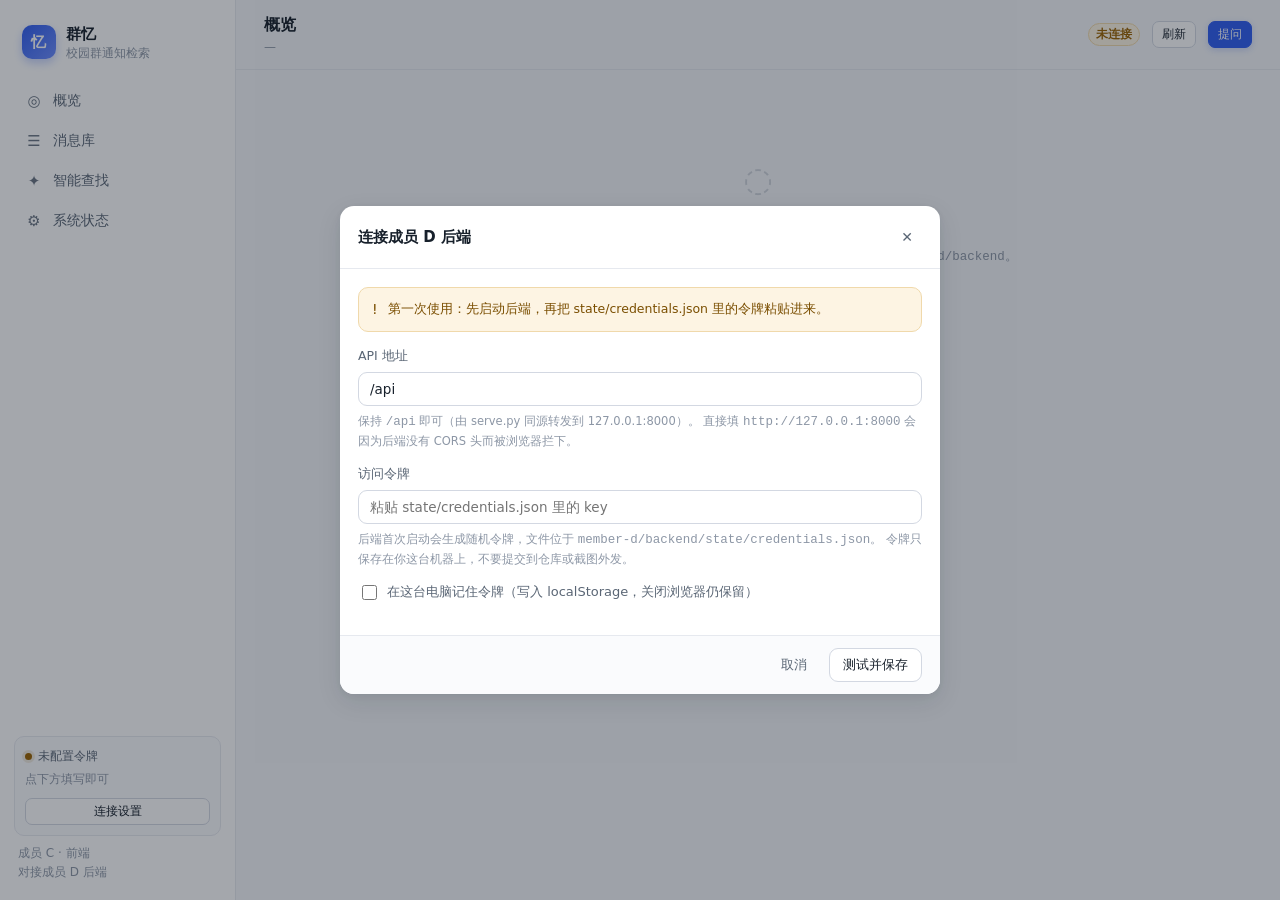
==== frontend-memberC/frontend/index.html @ f8c3a920 "Add files via upload" ====
<!DOCTYPE html>
<html lang="zh-CN">
<head>
  <meta charset="UTF-8" />
  <meta name="viewport" content="width=device-width, initial-scale=1" />
  <meta name="color-scheme" content="light" />
  <title>群忆 · 校园群通知 AI 检索</title>
  <link rel="icon" href="data:image/svg+xml,%3Csvg xmlns='http://www.w3.org/2000/svg' viewBox='0 0 32 32'%3E%3Crect width='32' height='32' rx='8' fill='%232f5df0'/%3E%3Ctext x='16' y='22' font-size='16' text-anchor='middle' fill='white' font-family='sans-serif'%3E忆%3C/text%3E%3C/svg%3E" />
  <link rel="stylesheet" href="./assets/styles.css" />
</head>
<body>
  <div class="app">
    <!-- 侧边栏 -->
    <aside class="sidebar">
      <div class="brand">
        <div class="brand__mark">忆</div>
        <div>
          <div class="brand__name">群忆</div>
          <div class="brand__sub">校园群通知检索</div>
        </div>
      </div>

      <nav class="nav" id="nav">
        <button class="nav__item" data-route="#/overview"><span class="nav__icon">◎</span>概览</button>
        <button class="nav__item" data-route="#/library"><span class="nav__icon">☰</span>消息库<span class="nav__badge" id="nav-msg-count"></span></button>
        <button class="nav__item" data-route="#/search"><span class="nav__icon">✦</span>智能查找</button>
        <button class="nav__item" data-route="#/system"><span class="nav__icon">⚙</span>系统状态</button>
      </nav>

      <div class="sidebar__foot">
        <div class="conn" id="conn-card">
          <div class="conn__row"><span class="dot" id="conn-dot"></span><span id="conn-text">未连接</span></div>
          <div class="conn__row small muted" id="conn-mode">—</div>
          <button class="btn btn--sm btn--block" id="btn-connect" style="margin-top:8px">连接设置</button>
        </div>
        <div class="small muted" style="padding:0 4px">成员 C · 前端<br />对接成员 D 后端</div>
      </div>
    </aside>

    <!-- 主区 -->
    <div class="main">
      <header class="topbar">
        <div>
          <h1 id="page-title">概览</h1>
          <div class="topbar__sub" id="page-sub">—</div>
        </div>
        <div class="topbar__spacer"></div>
        <span class="badge badge--info" id="mode-badge" title="后端检索/模型模式">—</span>
        <button class="btn btn--sm" id="btn-refresh" title="重新拉取覆盖范围">刷新</button>
        <button class="btn btn--sm btn--primary" id="btn-quick-ask">提问</button>
      </header>

      <main class="view" id="view">
        <div class="empty"><span class="empty__icon">◌</span>正在载入…</div>
      </main>
    </div>
  </div>

  <!-- 全局挂载点 -->
  <div id="modal-host"></div>
  <div id="toast-host"></div>

  <script type="module" src="./assets/app.js"></script>
</body>
</html>
---- frontend-memberC/frontend/assets/styles.css ----
/* =========================================================================
   群忆 · 前端样式
   浅色主题，无外部字体/依赖，全部为本地 CSS
   ========================================================================= */

:root {
  --bg: #f4f6f9;
  --surface: #ffffff;
  --surface-2: #fafbfd;
  --surface-3: #f1f3f7;
  --line: #e6e9ef;
  --line-strong: #d3d8e2;
  --text: #17202b;
  --text-2: #5a6675;
  --text-3: #8d97a6;
  --accent: #2f5df0;
  --accent-soft: #edf1fe;
  --accent-line: #c9d6fd;
  --ok: #0f7a58;
  --ok-soft: #e6f6ef;
  --warn: #9a6200;
  --warn-soft: #fdf4e3;
  --danger: #c0392b;
  --danger-soft: #fdeceb;
  --info: #1f5fd0;
  --info-soft: #eaf1fd;
  --radius: 12px;
  --radius-sm: 8px;
  --shadow-1: 0 1px 2px rgba(23, 32, 43, .05), 0 1px 3px rgba(23, 32, 43, .04);
  --shadow-2: 0 8px 24px rgba(23, 32, 43, .10), 0 2px 6px rgba(23, 32, 43, .06);
  --mono: ui-monospace, SFMono-Regular, Menlo, Consolas, "Courier New", monospace;
}

* { box-sizing: border-box; }

html, body { height: 100%; }

body {
  margin: 0;
  background: var(--bg);
  color: var(--text);
  font-family: system-ui, -apple-system, "Segoe UI", "PingFang SC", "Hiragino Sans GB", "Microsoft YaHei", sans-serif;
  font-size: 14px;
  line-height: 1.6;
  -webkit-font-smoothing: antialiased;
}

a { color: var(--accent); text-decoration: none; }
a:hover { text-decoration: underline; }
mark { background: #fff2b8; color: inherit; padding: 0 1px; border-radius: 2px; }
code, .mono { font-family: var(--mono); font-size: 12.5px; }

/* ---------------- 布局 ---------------- */
.app {
  display: grid;
  grid-template-columns: 236px minmax(0, 1fr);
  min-height: 100vh;
}

.sidebar {
  position: sticky;
  top: 0;
  height: 100vh;
  background: var(--surface);
  border-right: 1px solid var(--line);
  display: flex;
  flex-direction: column;
  padding: 18px 14px;
  gap: 6px;
}

.brand { display: flex; align-items: center; gap: 10px; padding: 4px 8px 14px; }
.brand__mark {
  width: 34px; height: 34px; border-radius: 10px;
  background: linear-gradient(135deg, #2f5df0, #6b8cff);
  color: #fff; display: grid; place-items: center;
  font-weight: 700; font-size: 15px; letter-spacing: .5px;
  box-shadow: 0 4px 10px rgba(47, 93, 240, .28);
}
.brand__name { font-weight: 700; font-size: 15px; letter-spacing: .3px; }
.brand__sub { font-size: 11.5px; color: var(--text-3); margin-top: -2px; }

.nav { display: flex; flex-direction: column; gap: 2px; }
.nav__item {
  display: flex; align-items: center; gap: 10px;
  padding: 9px 10px; border-radius: 9px;
  color: var(--text-2); font-size: 13.5px; cursor: pointer;
  border: 1px solid transparent; background: none; width: 100%; text-align: left;
  font-family: inherit;
}
.nav__item:hover { background: var(--surface-3); color: var(--text); }
.nav__item.is-active { background: var(--accent-soft); color: var(--accent); font-weight: 600; border-color: var(--accent-line); }
.nav__icon { width: 18px; text-align: center; opacity: .9; font-size: 15px; }
.nav__badge { margin-left: auto; font-size: 11px; color: var(--text-3); font-variant-numeric: tabular-nums; }

.sidebar__foot { margin-top: auto; display: flex; flex-direction: column; gap: 8px; }
.conn {
  border: 1px solid var(--line); border-radius: 10px; padding: 10px;
  background: var(--surface-2); font-size: 12px; color: var(--text-2);
}
.conn__row { display: flex; align-items: center; gap: 6px; }
.conn__row + .conn__row { margin-top: 4px; }
.dot { width: 7px; height: 7px; border-radius: 50%; background: var(--text-3); flex: 0 0 auto; }
.dot--ok { background: var(--ok); box-shadow: 0 0 0 3px rgba(15, 122, 88, .12); }
.dot--warn { background: var(--warn); box-shadow: 0 0 0 3px rgba(154, 98, 0, .12); }
.dot--danger { background: var(--danger); box-shadow: 0 0 0 3px rgba(192, 57, 43, .12); }

.main { min-width: 0; display: flex; flex-direction: column; }

.topbar {
  position: sticky; top: 0; z-index: 20;
  display: flex; align-items: center; gap: 12px;
  padding: 12px 28px;
  background: rgba(244, 246, 249, .88);
  backdrop-filter: blur(8px);
  border-bottom: 1px solid var(--line);
}
.topbar h1 { font-size: 16px; margin: 0; font-weight: 700; letter-spacing: .2px; }
.topbar__sub { font-size: 12px; color: var(--text-3); }
.topbar__spacer { flex: 1; }

.view { padding: 22px 28px 56px; max-width: 1180px; width: 100%; }

/* ---------------- 通用 ---------------- */
.card {
  background: var(--surface);
  border: 1px solid var(--line);
  border-radius: var(--radius);
  box-shadow: var(--shadow-1);
}
.card__head {
  display: flex; align-items: center; gap: 10px;
  padding: 14px 16px; border-bottom: 1px solid var(--line);
}
.card__head h2 { font-size: 14px; margin: 0; font-weight: 700; }
.card__head .sub { font-size: 12px; color: var(--text-3); }
.card__body { padding: 16px; }
.card__body--tight { padding: 10px 12px; }

.row { display: flex; align-items: center; gap: 10px; flex-wrap: wrap; }
.row--end { justify-content: flex-end; }
.spacer { flex: 1; }
.stack { display: flex; flex-direction: column; gap: 14px; }
.stack--sm { gap: 8px; }
.muted { color: var(--text-3); }
.small { font-size: 12px; }
.nowrap { white-space: nowrap; }
.grid { display: grid; gap: 14px; }
.grid--4 { grid-template-columns: repeat(4, minmax(0, 1fr)); }
.grid--3 { grid-template-columns: repeat(3, minmax(0, 1fr)); }
.grid--2 { grid-template-columns: repeat(2, minmax(0, 1fr)); }

/* 按钮 */
.btn {
  display: inline-flex; align-items: center; justify-content: center; gap: 6px;
  padding: 7px 13px; border-radius: 9px; font-size: 13px; font-weight: 500;
  border: 1px solid var(--line-strong); background: var(--surface); color: var(--text);
  cursor: pointer; font-family: inherit; transition: .14s ease;
  white-space: nowrap;
}
.btn:hover { background: var(--surface-3); }
.btn:active { transform: translateY(1px); }
.btn:disabled { opacity: .5; cursor: not-allowed; transform: none; }
.btn--primary { background: var(--accent); border-color: var(--accent); color: #fff; box-shadow: 0 2px 6px rgba(47, 93, 240, .22); }
.btn--primary:hover { background: #244fd6; border-color: #244fd6; }
.btn--ghost { background: transparent; border-color: transparent; color: var(--text-2); }
.btn--ghost:hover { background: var(--surface-3); color: var(--text); }
.btn--danger { background: var(--danger); border-color: var(--danger); color: #fff; }
.btn--danger:hover { background: #a53125; }
.btn--sm { padding: 4px 9px; font-size: 12px; border-radius: 7px; }
.btn--block { width: 100%; }
.icon-btn {
  width: 30px; height: 30px; border-radius: 8px; border: 1px solid transparent;
  background: transparent; color: var(--text-2); cursor: pointer; font-size: 14px;
  display: grid; place-items: center; font-family: inherit;
}
.icon-btn:hover { background: var(--surface-3); color: var(--text); }

/* 表单 */
.field { display: flex; flex-direction: column; gap: 6px; }
.field > label { font-size: 12.5px; color: var(--text-2); font-weight: 500; }
.field .hint { font-size: 11.5px; color: var(--text-3); }
.input, .textarea, .select {
  width: 100%; padding: 8px 11px; border-radius: 9px;
  border: 1px solid var(--line-strong); background: var(--surface);
  font-family: inherit; font-size: 13.5px; color: var(--text);
  transition: .14s ease;
}
.input:focus, .textarea:focus, .select:focus {
  outline: none; border-color: var(--accent); box-shadow: 0 0 0 3px rgba(47, 93, 240, .13);
}
.textarea { resize: vertical; min-height: 96px; line-height: 1.65; }
.textarea--mono { font-family: var(--mono); font-size: 12.5px; }
.select { appearance: none; background-image: linear-gradient(45deg, transparent 50%, var(--text-3) 50%), linear-gradient(135deg, var(--text-3) 50%, transparent 50%); background-position: calc(100% - 16px) 55%, calc(100% - 11px) 55%; background-size: 5px 5px, 5px 5px; background-repeat: no-repeat; padding-right: 30px; }
.checkbox { display: inline-flex; align-items: center; gap: 7px; font-size: 13px; color: var(--text-2); cursor: pointer; }
.checkbox input { width: 15px; height: 15px; accent-color: var(--accent); }

/* 徽标 / 标签 */
.badge {
  display: inline-flex; align-items: center; gap: 4px;
  padding: 1px 7px; border-radius: 999px; font-size: 11.5px; font-weight: 600;
  background: var(--surface-3); color: var(--text-2); border: 1px solid var(--line);
  white-space: nowrap;
}
.badge--ok { background: var(--ok-soft); color: var(--ok); border-color: #b8e2d0; }
.badge--warn { background: var(--warn-soft); color: var(--warn); border-color: #f0d9ab; }
.badge--danger { background: var(--danger-soft); color: var(--danger); border-color: #f3c3bd; }
.badge--info { background: var(--info-soft); color: var(--info); border-color: #c4d8f8; }
.badge--accent { background: var(--accent-soft); color: var(--accent); border-color: var(--accent-line); }

.chip {
  display: inline-flex; align-items: center; gap: 6px;
  padding: 3px 9px; border-radius: 999px; font-size: 12px;
  background: var(--surface-3); border: 1px solid var(--line); color: var(--text-2);
}
.chip button {
  border: none; background: none; cursor: pointer; color: var(--text-3);
  padding: 0; font-size: 13px; line-height: 1; font-family: inherit;
}
.chip button:hover { color: var(--danger); }
.chip--cond { background: var(--accent-soft); border-color: var(--accent-line); color: var(--accent); }
.chip--cond button { color: #7d94cf; }
.chip--cond button:hover { color: var(--danger); }

/* 统计卡 */
.stat {
  background: var(--surface); border: 1px solid var(--line); border-radius: var(--radius);
  padding: 14px 16px; box-shadow: var(--shadow-1);
}
.stat__label { font-size: 12px; color: var(--text-3); display: flex; align-items: center; gap: 6px; }
.stat__value { font-size: 24px; font-weight: 700; letter-spacing: -.4px; margin-top: 2px; font-variant-numeric: tabular-nums; }
.stat__meta { font-size: 11.5px; color: var(--text-3); margin-top: 2px; }

/* 表格 */
.table { width: 100%; border-collapse: collapse; }
.table th {
  text-align: left; font-size: 11.5px; font-weight: 600; color: var(--text-3);
  padding: 9px 12px; border-bottom: 1px solid var(--line); white-space: nowrap;
  background: var(--surface-2);
}
.table td { padding: 11px 12px; border-bottom: 1px solid var(--line); vertical-align: top; font-size: 13px; }
.table tr:last-child td { border-bottom: none; }
.table tbody tr:hover { background: var(--surface-2); }
.table--kv th { width: 168px; background: transparent; font-weight: 500; color: var(--text-2); }
.table-wrap { overflow: auto; border-radius: 0 0 var(--radius) var(--radius); }

/* 空态 */
.empty { padding: 40px 20px; text-align: center; color: var(--text-3); font-size: 13px; }
.empty__icon { font-size: 26px; opacity: .5; display: block; margin-bottom: 6px; }

/* ---------------- Toast / Modal ---------------- */
#toast-host { position: fixed; right: 20px; bottom: 20px; z-index: 90; display: flex; flex-direction: column; gap: 8px; }
.toast {
  display: flex; align-items: flex-start; gap: 9px;
  background: #1d2733; color: #f2f5f8; padding: 10px 14px; border-radius: 10px;
  font-size: 13px; max-width: 420px; box-shadow: var(--shadow-2);
  opacity: 0; transform: translateY(8px); transition: .18s ease;
}
.toast.is-in { opacity: 1; transform: none; }
.toast__dot { width: 7px; height: 7px; border-radius: 50%; background: #8fa2b8; margin-top: 7px; flex: 0 0 auto; }
.toast--ok .toast__dot { background: #34d399; }
.toast--warn .toast__dot { background: #fbbf24; }
.toast--error .toast__dot { background: #f87171; }

.modal { position: fixed; inset: 0; z-index: 80; display: grid; place-items: center; padding: 24px; }
.modal__mask { position: absolute; inset: 0; background: rgba(18, 26, 38, .38); opacity: 0; transition: .16s ease; }
.modal.is-open .modal__mask { opacity: 1; }
.modal__panel {
  position: relative; width: 100%; background: var(--surface); border-radius: 14px;
  box-shadow: var(--shadow-2); display: flex; flex-direction: column;
  max-height: calc(100vh - 48px); opacity: 0; transform: translateY(10px) scale(.99);
  transition: .18s ease;
}
.modal.is-open .modal__panel { opacity: 1; transform: none; }
.modal__head { display: flex; align-items: center; gap: 10px; padding: 16px 18px; border-bottom: 1px solid var(--line); }
.modal__head h2 { font-size: 15px; margin: 0; flex: 1; }
.modal__body { padding: 18px; overflow: auto; }
.modal__foot { padding: 12px 18px; border-top: 1px solid var(--line); display: flex; justify-content: flex-end; gap: 8px; background: var(--surface-2); border-radius: 0 0 14px 14px; }
.confirm-text { margin: 0; font-size: 13.5px; line-height: 1.7; color: var(--text-2); }
.confirm-text strong { color: var(--danger); }

/* 抽屉（消息详情侧栏） */
.drawer { position: fixed; inset: 0; z-index: 70; }
.drawer__mask { position: absolute; inset: 0; background: rgba(18, 26, 38, .30); opacity: 0; transition: .18s; }
.drawer.is-open .drawer__mask { opacity: 1; }
.drawer__panel {
  position: absolute; top: 0; right: 0; height: 100%; width: min(520px, 100%);
  background: var(--surface); box-shadow: -12px 0 32px rgba(23, 32, 43, .14);
  display: flex; flex-direction: column; transform: translateX(100%); transition: .22s ease;
}
.drawer.is-open .drawer__panel { transform: none; }
.drawer__head { display: flex; align-items: center; gap: 8px; padding: 14px 16px; border-bottom: 1px solid var(--line); }
.drawer__body { flex: 1; overflow: auto; padding: 16px; }
.drawer__foot { padding: 12px 16px; border-top: 1px solid var(--line); display: flex; gap: 8px; background: var(--surface-2); }

/* ---------------- 页面专用 ---------------- */
.page-head { display: flex; align-items: flex-start; gap: 16px; margin-bottom: 16px; }
.page-head h2 { font-size: 19px; margin: 0 0 2px; letter-spacing: -.2px; }
.page-head p { margin: 0; font-size: 12.5px; color: var(--text-3); max-width: 720px; }

.notice {
  display: flex; gap: 10px; padding: 11px 13px; border-radius: 10px;
  font-size: 12.5px; line-height: 1.65; border: 1px solid;
}
.notice--info { background: var(--info-soft); border-color: #cddcf8; color: #1c4b96; }
.notice--warn { background: var(--warn-soft); border-color: #f0d9ab; color: #7a4e00; }
.notice--danger { background: var(--danger-soft); border-color: #f3c3bd; color: #8f2b20; }
.notice--muted { background: var(--surface-3); border-color: var(--line); color: var(--text-2); }
.notice__icon { flex: 0 0 auto; font-size: 14px; line-height: 1.5; }

/* 消息库 */
.msg-table td.msg-content { max-width: 520px; }
.msg-snippet { color: var(--text); line-height: 1.55; display: -webkit-box; -webkit-line-clamp: 2; -webkit-box-orient: vertical; overflow: hidden; }
.msg-meta { display: flex; gap: 12px; flex-wrap: wrap; font-size: 11.5px; color: var(--text-3); margin-top: 4px; }
.pager { display: flex; align-items: center; gap: 10px; padding: 10px 14px; border-top: 1px solid var(--line); }
.pager__info { font-size: 12px; color: var(--text-3); font-variant-numeric: tabular-nums; }

/* 智能查找 */
.search-layout { display: grid; grid-template-columns: minmax(0, 1fr) 300px; gap: 16px; align-items: start; }
.chat { display: flex; flex-direction: column; min-height: 420px; }
.chat__stream { flex: 1; padding: 16px; display: flex; flex-direction: column; gap: 16px; max-height: 58vh; overflow: auto; }
.bubble { display: flex; gap: 10px; }
.bubble--user { flex-direction: row-reverse; }
.bubble__avatar {
  width: 28px; height: 28px; border-radius: 8px; flex: 0 0 auto;
  display: grid; place-items: center; font-size: 12px; font-weight: 700;
}
.bubble--user .bubble__avatar { background: var(--surface-3); color: var(--text-2); border: 1px solid var(--line); }
.bubble--ai .bubble__avatar { background: var(--accent-soft); color: var(--accent); border: 1px solid var(--accent-line); }
.bubble__body { max-width: min(660px, 88%); }
.bubble__text {
  padding: 10px 13px; border-radius: 12px; font-size: 13.5px; line-height: 1.7;
  background: var(--surface-3); border: 1px solid var(--line); white-space: pre-wrap; word-break: break-word;
}
.bubble--user .bubble__text { background: var(--accent); color: #fff; border-color: var(--accent); }
.bubble--ai .bubble__text { background: var(--surface); }

.answer-card { border: 1px solid var(--line); border-radius: 12px; overflow: hidden; background: var(--surface); }
.answer-card__head { display: flex; align-items: center; gap: 8px; padding: 10px 13px; border-bottom: 1px solid var(--line); background: var(--surface-2); }
.answer-card__body { padding: 12px 13px; }
.answer-summary { font-size: 13.5px; line-height: 1.75; }

.fields { display: flex; flex-direction: column; gap: 8px; margin: 0; }
.field-item { display: grid; grid-template-columns: 82px minmax(0, 1fr); gap: 10px; padding: 8px 10px; background: var(--surface-2); border: 1px solid var(--line); border-radius: 9px; }
.field-item__name { font-size: 12px; color: var(--text-3); }
.field-item__value { font-weight: 600; font-size: 13.5px; }
.field-item__quote { font-size: 12px; color: var(--text-2); margin-top: 3px; padding-left: 8px; border-left: 2px solid var(--accent-line); }

.cite { display: flex; gap: 8px; padding: 8px 10px; border: 1px solid var(--line); border-radius: 9px; background: var(--surface-2); font-size: 12.5px; }
.cite + .cite { margin-top: 6px; }
.cite__body { flex: 1; min-width: 0; }
.cite__quote { color: var(--text-2); margin-top: 2px; }
.cite__meta { font-size: 11.5px; color: var(--text-3); display: flex; gap: 8px; flex-wrap: wrap; }

.options { display: flex; flex-wrap: wrap; gap: 8px; margin-top: 10px; }
.option-btn {
  padding: 6px 12px; border-radius: 999px; border: 1px solid var(--accent-line);
  background: var(--accent-soft); color: var(--accent); font-size: 12.5px; font-weight: 500;
  cursor: pointer; font-family: inherit;
}
.option-btn:hover { background: #e2e9fd; }

.details-fold { margin-top: 10px; }
.details-fold summary {
  cursor: pointer; font-size: 12px; color: var(--text-3); list-style: none;
  display: inline-flex; align-items: center; gap: 5px; user-select: none;
}
.details-fold summary::-webkit-details-marker { display: none; }
.details-fold summary:hover { color: var(--text-2); }
.details-fold__body { margin-top: 8px; }
.trace-line { font-family: var(--mono); font-size: 11.5px; color: var(--text-2); padding: 3px 0; }

.composer { border-top: 1px solid var(--line); padding: 12px 14px; background: var(--surface-2); border-radius: 0 0 var(--radius) var(--radius); }
.composer__row { display: flex; gap: 8px; align-items: flex-end; }
.composer textarea { min-height: 44px; max-height: 160px; resize: none; background: var(--surface); }
.composer__hint { display: flex; gap: 12px; align-items: center; margin-top: 7px; font-size: 11.5px; color: var(--text-3); flex-wrap: wrap; }

.cond-panel { display: flex; flex-direction: column; gap: 10px; }
.cond-empty { font-size: 12.5px; color: var(--text-3); padding: 6px 0; }
.cond-row { display: grid; grid-template-columns: 74px minmax(0, 1fr); gap: 8px; align-items: center; }
.cond-row > span { font-size: 12px; color: var(--text-3); }
.cond-row .input, .cond-row .select { padding: 5px 9px; font-size: 12.5px; }

.typing { display: inline-flex; gap: 3px; align-items: center; }
.typing i { width: 5px; height: 5px; border-radius: 50%; background: var(--text-3); animation: blink 1.2s infinite; }
.typing i:nth-child(2) { animation-delay: .2s; }
.typing i:nth-child(3) { animation-delay: .4s; }
@keyframes blink { 0%, 60%, 100% { opacity: .25; } 30% { opacity: 1; } }

/* 详情页 */
.quote-block {
  position: relative; background: var(--surface-2); border: 1px solid var(--line);
  border-left: 3px solid var(--accent); border-radius: 8px; padding: 12px 14px;
  font-size: 14px; line-height: 1.85; white-space: pre-wrap; word-break: break-word;
}
.quote-block mark { background: #ffe58a; box-shadow: 0 0 0 2px #ffe58a; border-radius: 2px; }

/* 字段可定位：悬停/聚焦即高亮原文 */
.field-item[data-focus] { cursor: pointer; transition: border-color .15s, background .15s; }
.field-item[data-focus]:hover,
.field-item[data-focus]:focus-visible { border-color: var(--accent-line); background: var(--accent-soft); outline: none; }
.field-item[data-focus]:focus-visible { box-shadow: 0 0 0 2px var(--accent-line); }

/* 连接弹层 */
.connect-status { display: flex; align-items: center; gap: 8px; font-size: 12.5px; }
.kv-list { display: grid; grid-template-columns: 140px minmax(0, 1fr); gap: 6px 12px; font-size: 12.5px; }
.kv-list dt { color: var(--text-3); }
.kv-list dd { margin: 0; word-break: break-all; }

/* 加载骨架 */
.skeleton { background: linear-gradient(90deg, #eef1f5 25%, #f6f8fa 37%, #eef1f5 63%); background-size: 400% 100%; animation: shimmer 1.3s infinite; border-radius: 6px; height: 14px; }
@keyframes shimmer { 0% { background-position: 100% 50%; } 100% { background-position: 0 50%; } }

/* 响应式 */
@media (max-width: 1024px) {
  .grid--4 { grid-template-columns: repeat(2, minmax(0, 1fr)); }
  .search-layout { grid-template-columns: minmax(0, 1fr); }
}
@media (max-width: 860px) {
  .app { grid-template-columns: 1fr; }
  .sidebar {
    position: static; height: auto; flex-direction: row; align-items: center;
    overflow-x: auto; padding: 10px 12px; border-right: none; border-bottom: 1px solid var(--line);
  }
  .brand { padding: 0 12px 0 0; }
  .brand__sub { display: none; }
  .nav { flex-direction: row; }
  .nav__item { white-space: nowrap; }
  .nav__badge { display: none; }
  .sidebar__foot { display: none; }
  .view { padding: 16px 14px 40px; }
  .topbar { padding: 10px 14px; }
  .grid--2, .grid--3, .grid--4 { grid-template-columns: 1fr; }
  .chat__stream { max-height: none; }
}
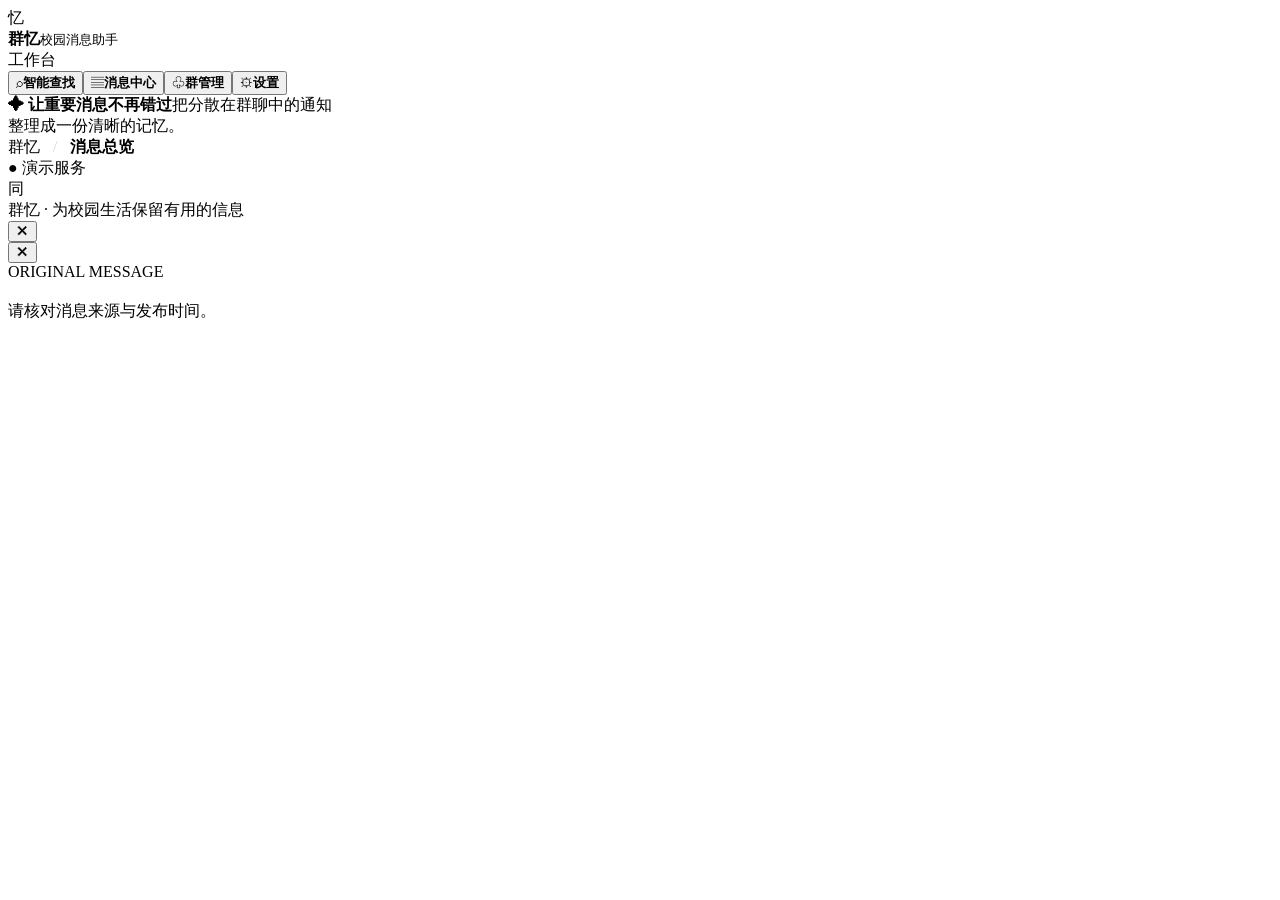
==== commit f18db501: "整合前端自动更新、QQ 消息修复与部署说明" ====
--- a/frontend-memberC/frontend/index.html
+++ b/frontend-memberC/frontend/index.html
@@ -1,65 +1 @@
-<!DOCTYPE html>
-<html lang="zh-CN">
-<head>
-  <meta charset="UTF-8" />
-  <meta name="viewport" content="width=device-width, initial-scale=1" />
-  <meta name="color-scheme" content="light" />
-  <title>群忆 · 校园群通知 AI 检索</title>
-  <link rel="icon" href="data:image/svg+xml,%3Csvg xmlns='http://www.w3.org/2000/svg' viewBox='0 0 32 32'%3E%3Crect width='32' height='32' rx='8' fill='%232f5df0'/%3E%3Ctext x='16' y='22' font-size='16' text-anchor='middle' fill='white' font-family='sans-serif'%3E忆%3C/text%3E%3C/svg%3E" />
-  <link rel="stylesheet" href="./assets/styles.css" />
-</head>
-<body>
-  <div class="app">
-    <!-- 侧边栏 -->
-    <aside class="sidebar">
-      <div class="brand">
-        <div class="brand__mark">忆</div>
-        <div>
-          <div class="brand__name">群忆</div>
-          <div class="brand__sub">校园群通知检索</div>
-        </div>
-      </div>
-
-      <nav class="nav" id="nav">
-        <button class="nav__item" data-route="#/overview"><span class="nav__icon">◎</span>概览</button>
-        <button class="nav__item" data-route="#/library"><span class="nav__icon">☰</span>消息库<span class="nav__badge" id="nav-msg-count"></span></button>
-        <button class="nav__item" data-route="#/search"><span class="nav__icon">✦</span>智能查找</button>
-        <button class="nav__item" data-route="#/system"><span class="nav__icon">⚙</span>系统状态</button>
-      </nav>
-
-      <div class="sidebar__foot">
-        <div class="conn" id="conn-card">
-          <div class="conn__row"><span class="dot" id="conn-dot"></span><span id="conn-text">未连接</span></div>
-          <div class="conn__row small muted" id="conn-mode">—</div>
-          <button class="btn btn--sm btn--block" id="btn-connect" style="margin-top:8px">连接设置</button>
-        </div>
-        <div class="small muted" style="padding:0 4px">成员 C · 前端<br />对接成员 D 后端</div>
-      </div>
-    </aside>
-
-    <!-- 主区 -->
-    <div class="main">
-      <header class="topbar">
-        <div>
-          <h1 id="page-title">概览</h1>
-          <div class="topbar__sub" id="page-sub">—</div>
-        </div>
-        <div class="topbar__spacer"></div>
-        <span class="badge badge--info" id="mode-badge" title="后端检索/模型模式">—</span>
-        <button class="btn btn--sm" id="btn-refresh" title="重新拉取覆盖范围">刷新</button>
-        <button class="btn btn--sm btn--primary" id="btn-quick-ask">提问</button>
-      </header>
-
-      <main class="view" id="view">
-        <div class="empty"><span class="empty__icon">◌</span>正在载入…</div>
-      </main>
-    </div>
-  </div>
-
-  <!-- 全局挂载点 -->
-  <div id="modal-host"></div>
-  <div id="toast-host"></div>
-
-  <script type="module" src="./assets/app.js"></script>
-</body>
-</html>
+<!doctype html><html lang="zh-CN"><head><meta charset="utf-8"><meta name="viewport" content="width=device-width,initial-scale=1"><title>群忆 · 校园消息助手</title><link rel="stylesheet" href="/assets/qunyi-refresh.css"></head><body><div class="layout"><aside class="sidebar"><div class="brand"><div class="logo">忆</div><div><strong>群忆</strong><small>校园消息助手</small></div></div><div class="nav-label">工作台</div><nav class="nav"><button data-page="search"><span>⌕</span><b>智能查找</b></button><button data-page="messages"><span>▤</span><b>消息中心</b></button><button data-page="groups"><span>♧</span><b>群管理</b></button><button data-page="settings"><span>⚙</span><b>设置</b></button></nav><div class="sidebar-bottom"><b>✦ 让重要消息不再错过</b>把分散在群聊中的通知<br>整理成一份清晰的记忆。</div></aside><main class="main"><header class="topbar"><div class="crumb">群忆 <span style="padding:0 9px;color:#d2dcd5">/</span> <strong id="crumb">消息总览</strong></div><div class="topright"><span class="demo-pill">● 演示服务</span><div class="avatar">同</div></div></header><div class="content"><div id="view"></div><div class="footer">群忆 · 为校园生活保留有用的信息</div></div></main></div><div id="tagModal" class="modal-bg" role="dialog" aria-modal="true" aria-labelledby="tag-modal-title"><div class="modal tag-dialog"><button class="close" id="tag-close" aria-label="关闭">✕</button><div id="tagModalContent"></div></div></div><div id="modal" class="modal-bg" role="dialog" aria-modal="true" aria-labelledby="modal-title"><div class="modal"><button class="close" id="close" aria-label="关闭">✕</button><div class="eyebrow">ORIGINAL MESSAGE</div><h2 id="modal-title"></h2><p id="modal-meta"></p><div class="quote" id="modal-body"></div><p>请核对消息来源与发布时间。</p></div></div><script defer src="/assets/qunyi-refresh.js?v=20261102fix2"></script></body></html>
